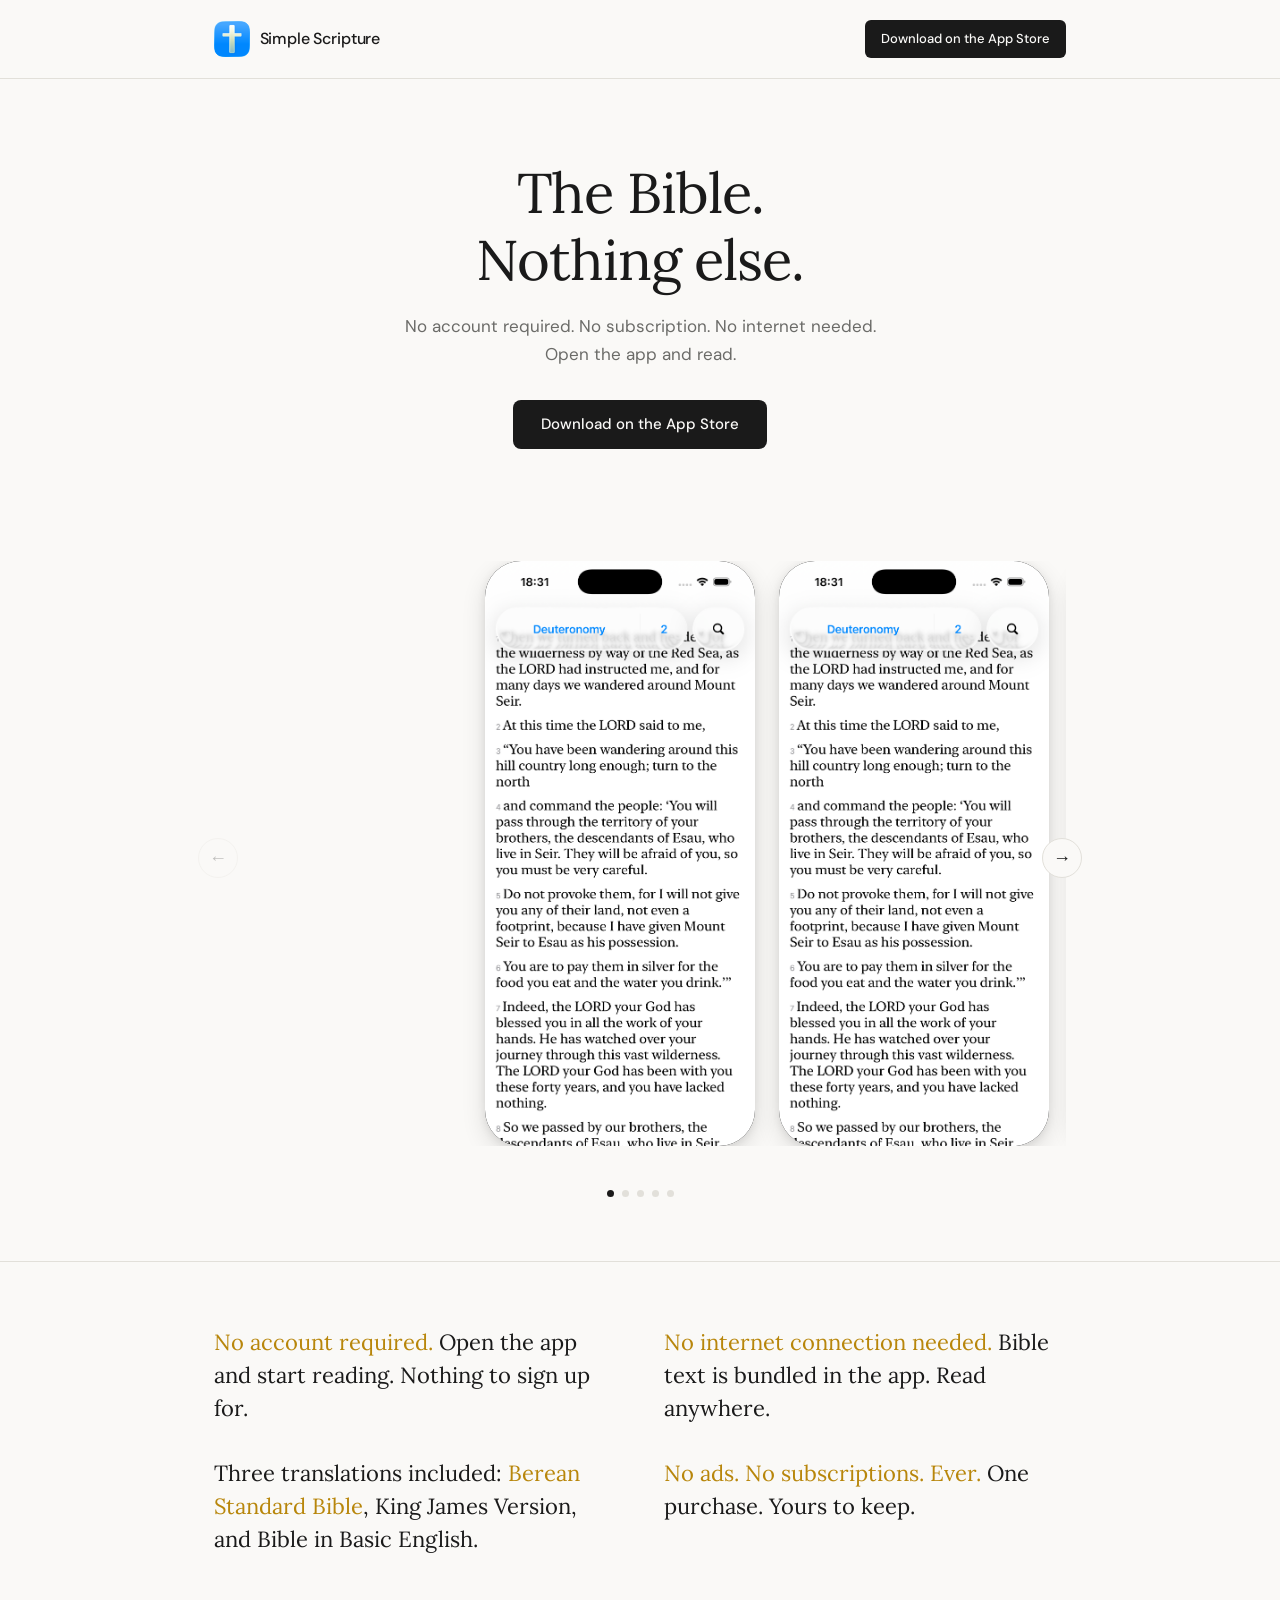
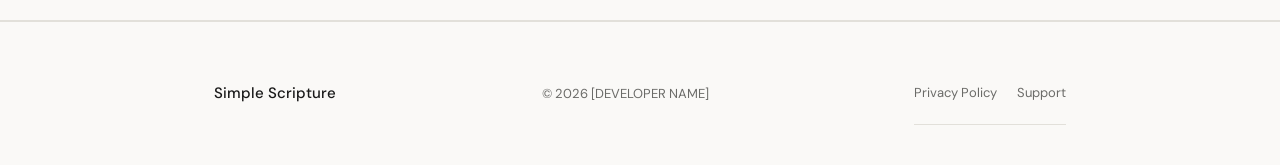
==== index.html @ 249417c2 "Initial commit" ====
<!DOCTYPE html>
<html lang="en">
<head>
  <meta charset="UTF-8">
  <meta name="viewport" content="width=device-width, initial-scale=1.0">
  <meta name="description" content="Simple Scripture — a minimal iOS Bible reading app. No account. No subscription. Just open and read.">
  <title>Simple Scripture</title>
  <link rel="stylesheet" href="styles.css">
</head>
<body>

  <!-- ── Nav ─────────────────────────────────────────────── -->
  <nav>
    <div class="container nav-inner">
      <a href="index.html" class="nav-logo">
        <img src="logorender.png" alt="Simple Scripture app icon">
        <span class="nav-logo-name">Simple Scripture</span>
      </a>
      <a href="<!-- APP_STORE_URL -->" class="btn-appstore">Download on the App Store</a>
    </div>
  </nav>

  <!-- ── Hero ─────────────────────────────────────────────── -->
  <section class="hero">
    <div class="container">
      <h1>The Bible.<br>Nothing else.</h1>
      <p class="hero-sub">No account required. No subscription. No internet needed. Open the app and read.</p>
      <a href="<!-- APP_STORE_URL -->" class="hero-cta">Download on the App Store</a>
    </div>
  </section>

  <!-- ── Screenshot Carousel ──────────────────────────────── -->
  <section class="carousel-section">
    <div class="container">
      <div class="carousel-wrapper">
        <button class="carousel-btn carousel-btn-prev" aria-label="Previous screenshot" disabled>&#8592;</button>

        <div class="carousel-track-outer">
          <div class="carousel-track" role="region" aria-label="App screenshots">
            <div class="carousel-slide">
              <div class="phone-frame">
                <img src="screenshots/screen1.png" alt="App screenshot 1" loading="lazy">
              </div>
            </div>
            <div class="carousel-slide">
              <div class="phone-frame">
                <img src="screenshots/screen2.png" alt="App screenshot 2" loading="lazy">
              </div>
            </div>
            <div class="carousel-slide">
              <div class="phone-frame">
                <img src="screenshots/screen3.png" alt="App screenshot 3" loading="lazy">
              </div>
            </div>
            <div class="carousel-slide">
              <div class="phone-frame">
                <img src="screenshots/screen4.png" alt="App screenshot 4" loading="lazy">
              </div>
            </div>
            <div class="carousel-slide">
              <div class="phone-frame">
                <img src="screenshots/screen5.png" alt="App screenshot 5" loading="lazy">
              </div>
            </div>
          </div>
        </div>

        <button class="carousel-btn carousel-btn-next" aria-label="Next screenshot">&#8594;</button>
      </div>

      <div class="carousel-dots" aria-label="Screenshot navigation"></div>
    </div>
  </section>

  <!-- ── Features ──────────────────────────────────────────── -->
  <section class="features">
    <div class="container">
      <div class="features-grid">
        <div class="feature-item">
          <p><em>No account required.</em> Open the app and start reading. Nothing to sign up for.</p>
        </div>
        <div class="feature-item">
          <p><em>No internet connection needed.</em> Bible text is bundled in the app. Read anywhere.</p>
        </div>
        <div class="feature-item">
          <p>Three translations included: <em>Berean Standard Bible</em>, King James Version, and Bible in Basic English.</p>
        </div>
        <div class="feature-item">
          <p><em>No ads. No subscriptions. Ever.</em> One purchase. Yours to keep.</p>
        </div>
      </div>
    </div>
  </section>

  <!-- ── Footer ────────────────────────────────────────────── -->
  <footer>
    <div class="container footer-inner">
      <span class="footer-brand">Simple Scripture</span>
      <span class="footer-copy">&copy; <span class="js-year"></span> [DEVELOPER NAME]</span>
      <nav class="footer-links" aria-label="Footer navigation">
        <a href="privacy.html">Privacy Policy</a>
        <a href="support.html">Support</a>
      </nav>
    </div>
  </footer>

  <script src="main.js"></script>
</body>
</html>
---- styles.css ----
/* ============================================================
   Simple Scripture – Shared Stylesheet
   ============================================================ */

@import url('https://fonts.googleapis.com/css2?family=Lora:ital,wght@0,400;0,500;1,400&family=DM+Sans:wght@400;500&display=swap');

/* ── Reset & Base ──────────────────────────────────────────── */

*, *::before, *::after {
  box-sizing: border-box;
  margin: 0;
  padding: 0;
}

:root {
  --bg:        #FAF9F7;
  --text:      #1A1A1A;
  --text-muted:#6B6B68;
  --accent:    #B8860B;
  --border:    #E2E0DA;
  --serif:     'Lora', Georgia, serif;
  --sans:      'DM Sans', system-ui, sans-serif;
}

@media (prefers-color-scheme: dark) {
  :root {
    --bg:        #141414;
    --text:      #E8E6E1;
    --text-muted:#8A8880;
    --accent:    #C9970C;
    --border:    #2A2A2A;
  }
}

html {
  font-size: 16px;
  scroll-behavior: smooth;
}

body {
  background: var(--bg);
  color: var(--text);
  font-family: var(--serif);
  line-height: 1.7;
  min-height: 100vh;
}

a {
  color: var(--accent);
  text-decoration: underline;
  text-underline-offset: 3px;
}

a:hover {
  opacity: 0.75;
}

img {
  display: block;
  max-width: 100%;
}

/* ── Layout helpers ────────────────────────────────────────── */

.container {
  width: 100%;
  max-width: 900px;
  margin: 0 auto;
  padding: 0 1.5rem;
}

section {
  padding: 4rem 0;
}

/* ── Nav ───────────────────────────────────────────────────── */

nav {
  border-bottom: 1px solid var(--border);
  padding: 1.25rem 0;
}

.nav-inner {
  display: flex;
  align-items: center;
  justify-content: space-between;
  gap: 1rem;
}

.nav-logo {
  display: flex;
  align-items: center;
  gap: 0.6rem;
  text-decoration: none;
  color: var(--text);
}

.nav-logo img {
  width: 36px;
  height: 36px;
  border-radius: 8px;
}

.nav-logo-name {
  font-family: var(--sans);
  font-weight: 500;
  font-size: 1rem;
  letter-spacing: -0.01em;
}

.btn-appstore {
  font-family: var(--sans);
  font-size: 0.8125rem;
  font-weight: 500;
  text-decoration: none;
  color: var(--bg);
  background: var(--text);
  padding: 0.5rem 1rem;
  border-radius: 6px;
  white-space: nowrap;
  transition: opacity 0.15s;
}

.btn-appstore:hover {
  opacity: 0.75;
  color: var(--bg);
}

/* ── Hero ──────────────────────────────────────────────────── */

.hero {
  text-align: center;
  padding: 5rem 0 3rem;
}

.hero h1 {
  font-family: var(--serif);
  font-size: clamp(2.25rem, 6vw, 3.5rem);
  font-weight: 400;
  line-height: 1.2;
  letter-spacing: -0.02em;
  margin-bottom: 1.25rem;
}

.hero-sub {
  font-family: var(--sans);
  font-size: 1.0625rem;
  color: var(--text-muted);
  max-width: 480px;
  margin: 0 auto 2rem;
  line-height: 1.6;
}

.hero-cta {
  display: inline-block;
  font-family: var(--sans);
  font-size: 0.9375rem;
  font-weight: 500;
  text-decoration: none;
  color: var(--bg);
  background: var(--text);
  padding: 0.75rem 1.75rem;
  border-radius: 8px;
  transition: opacity 0.15s;
}

.hero-cta:hover {
  opacity: 0.75;
  color: var(--bg);
}

/* ── Carousel ──────────────────────────────────────────────── */

.carousel-section {
  padding: 3rem 0 4rem;
  overflow: hidden;
}

.carousel-section h2 {
  display: none; /* visually hidden, section speaks for itself */
}

.carousel-wrapper {
  position: relative;
}

.carousel-track-outer {
  overflow: hidden;
  padding: 1rem 0 1.5rem;
}

.carousel-track {
  display: flex;
  gap: 1.5rem;
  scroll-snap-type: x mandatory;
  overflow-x: auto;
  scroll-behavior: smooth;
  -webkit-overflow-scrolling: touch;
  scrollbar-width: none;
  padding: 0 calc(50% - 130px); /* center single item on mobile */
}

.carousel-track::-webkit-scrollbar {
  display: none;
}

.carousel-slide {
  flex: 0 0 auto;
  scroll-snap-align: center;
}

/* Phone frame */
.phone-frame {
  width: 240px;
  border-radius: 36px;
  overflow: hidden;
  box-shadow:
    0 2px 8px rgba(0,0,0,0.08),
    0 8px 24px rgba(0,0,0,0.12),
    inset 0 0 0 1.5px rgba(0,0,0,0.08);
  background: #000;
}

@media (prefers-color-scheme: dark) {
  .phone-frame {
    box-shadow:
      0 2px 8px rgba(0,0,0,0.4),
      0 8px 24px rgba(0,0,0,0.5),
      inset 0 0 0 1.5px rgba(255,255,255,0.06);
  }
}

.phone-frame img {
  width: 100%;
  height: auto;
  display: block;
  max-height: 520px;
  object-fit: cover;
}

/* Arrows */
.carousel-btn {
  position: absolute;
  top: 50%;
  transform: translateY(-50%);
  background: var(--bg);
  border: 1px solid var(--border);
  color: var(--text);
  width: 40px;
  height: 40px;
  border-radius: 50%;
  cursor: pointer;
  font-size: 1.125rem;
  display: flex;
  align-items: center;
  justify-content: center;
  z-index: 2;
  transition: opacity 0.15s;
  line-height: 1;
}

.carousel-btn:hover { opacity: 0.65; }
.carousel-btn:disabled { opacity: 0.25; cursor: default; }

.carousel-btn-prev { left: 0; }
.carousel-btn-next { right: 0; }

/* Dots */
.carousel-dots {
  display: flex;
  justify-content: center;
  gap: 0.5rem;
  margin-top: 1.25rem;
}

.carousel-dots button {
  width: 7px;
  height: 7px;
  border-radius: 50%;
  border: none;
  background: var(--border);
  cursor: pointer;
  padding: 0;
  transition: background 0.2s;
}

.carousel-dots button.active {
  background: var(--text);
}

/* Desktop: show 1 centered, peek at neighbors */
@media (min-width: 640px) {
  .phone-frame {
    width: 260px;
  }

  .phone-frame img {
    max-height: 565px;
  }

  .carousel-track {
    padding: 0 calc(50% - 145px);
  }
}

@media (min-width: 1024px) {
  .phone-frame {
    width: 270px;
  }

  .phone-frame img {
    max-height: 585px;
  }

  .carousel-track {
    padding: 0 calc(50% - 155px);
  }

  .carousel-btn-prev { left: -1rem; }
  .carousel-btn-next { right: -1rem; }
}

/* ── Features ──────────────────────────────────────────────── */

.features {
  border-top: 1px solid var(--border);
  border-bottom: 1px solid var(--border);
}

.features-grid {
  display: grid;
  gap: 2.5rem;
}

.feature-item p {
  font-size: clamp(1.125rem, 2.5vw, 1.375rem);
  font-weight: 400;
  line-height: 1.5;
  color: var(--text);
}

.feature-item p em {
  font-style: normal;
  color: var(--accent);
}

@media (min-width: 640px) {
  .features-grid {
    grid-template-columns: 1fr 1fr;
    gap: 2rem 3rem;
  }
}

/* ── Footer ────────────────────────────────────────────────── */

footer {
  border-top: 1px solid var(--border);
  padding: 2.5rem 0;
}

.footer-inner {
  display: flex;
  flex-direction: column;
  gap: 0.75rem;
  align-items: flex-start;
}

.footer-brand {
  font-family: var(--sans);
  font-weight: 500;
  font-size: 0.9375rem;
  color: var(--text);
}

.footer-copy {
  font-family: var(--sans);
  font-size: 0.8125rem;
  color: var(--text-muted);
}

.footer-links {
  display: flex;
  gap: 1.25rem;
  font-family: var(--sans);
  font-size: 0.8125rem;
}

.footer-links a {
  color: var(--text-muted);
  text-decoration: none;
}

.footer-links a:hover {
  color: var(--accent);
}

@media (min-width: 640px) {
  .footer-inner {
    flex-direction: row;
    align-items: center;
    justify-content: space-between;
    flex-wrap: wrap;
  }
}

/* ── Prose pages (privacy, support) ───────────────────────── */

.prose-page {
  padding: 4rem 0 6rem;
}

.prose-page .page-header {
  margin-bottom: 3rem;
  padding-bottom: 2rem;
  border-bottom: 1px solid var(--border);
}

.prose-page h1 {
  font-family: var(--serif);
  font-size: clamp(1.75rem, 5vw, 2.5rem);
  font-weight: 400;
  letter-spacing: -0.02em;
  margin-bottom: 0.5rem;
}

.prose-page .page-meta {
  font-family: var(--sans);
  font-size: 0.875rem;
  color: var(--text-muted);
}

.prose-page h2 {
  font-family: var(--sans);
  font-size: 0.8125rem;
  font-weight: 500;
  text-transform: uppercase;
  letter-spacing: 0.08em;
  color: var(--text-muted);
  margin-top: 2.5rem;
  margin-bottom: 0.75rem;
}

.prose-page p {
  font-family: var(--serif);
  font-size: 1.0625rem;
  line-height: 1.75;
  margin-bottom: 1rem;
  max-width: 65ch;
}

/* FAQ */
.faq-list {
  list-style: none;
}

.faq-item {
  padding: 1.5rem 0;
  border-bottom: 1px solid var(--border);
}

.faq-item:first-child {
  border-top: 1px solid var(--border);
}

.faq-q {
  font-family: var(--sans);
  font-size: 1rem;
  font-weight: 500;
  color: var(--text);
  margin-bottom: 0.5rem;
}

.faq-a {
  font-family: var(--serif);
  font-size: 1rem;
  color: var(--text-muted);
  line-height: 1.7;
  max-width: 60ch;
  margin-bottom: 0 !important;
}

/* Contact block */
.contact-block {
  margin-top: 3rem;
  padding-top: 2.5rem;
  border-top: 1px solid var(--border);
}

.contact-block h2 {
  margin-top: 0;
}
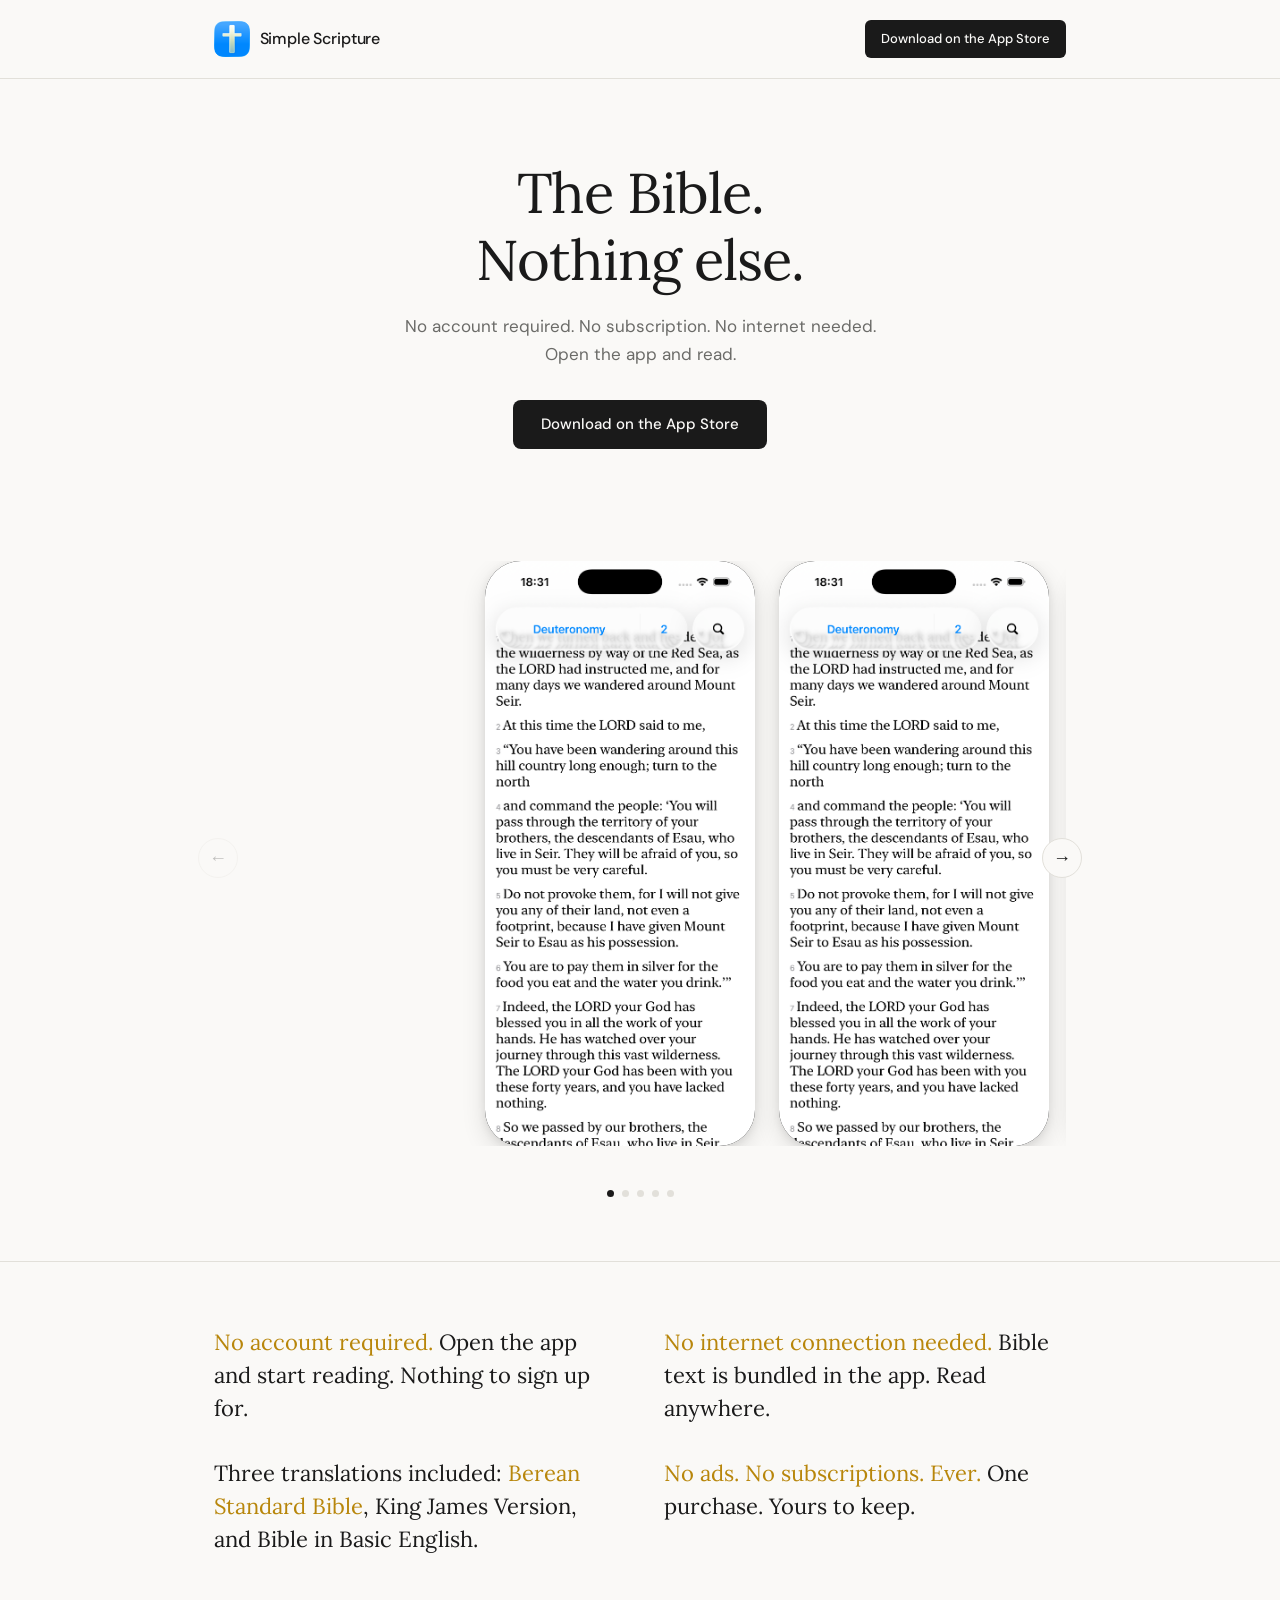
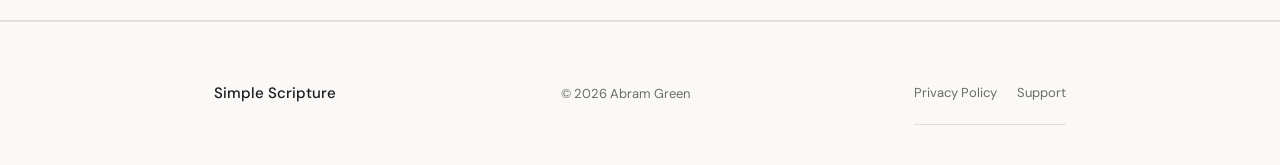
==== commit db479dd2: "Added Developer Name" ====
--- a/index.html
+++ b/index.html
@@ -5,6 +5,7 @@
   <meta name="viewport" content="width=device-width, initial-scale=1.0">
   <meta name="description" content="Simple Scripture — a minimal iOS Bible reading app. No account. No subscription. Just open and read.">
   <title>Simple Scripture</title>
+  <link rel="icon" href="logorender.png">
   <link rel="stylesheet" href="styles.css">
 </head>
 <body>
@@ -96,7 +97,7 @@
   <footer>
     <div class="container footer-inner">
       <span class="footer-brand">Simple Scripture</span>
-      <span class="footer-copy">&copy; <span class="js-year"></span> [DEVELOPER NAME]</span>
+      <span class="footer-copy">&copy; <span class="js-year"></span> Abram Green</span>
       <nav class="footer-links" aria-label="Footer navigation">
         <a href="privacy.html">Privacy Policy</a>
         <a href="support.html">Support</a>
